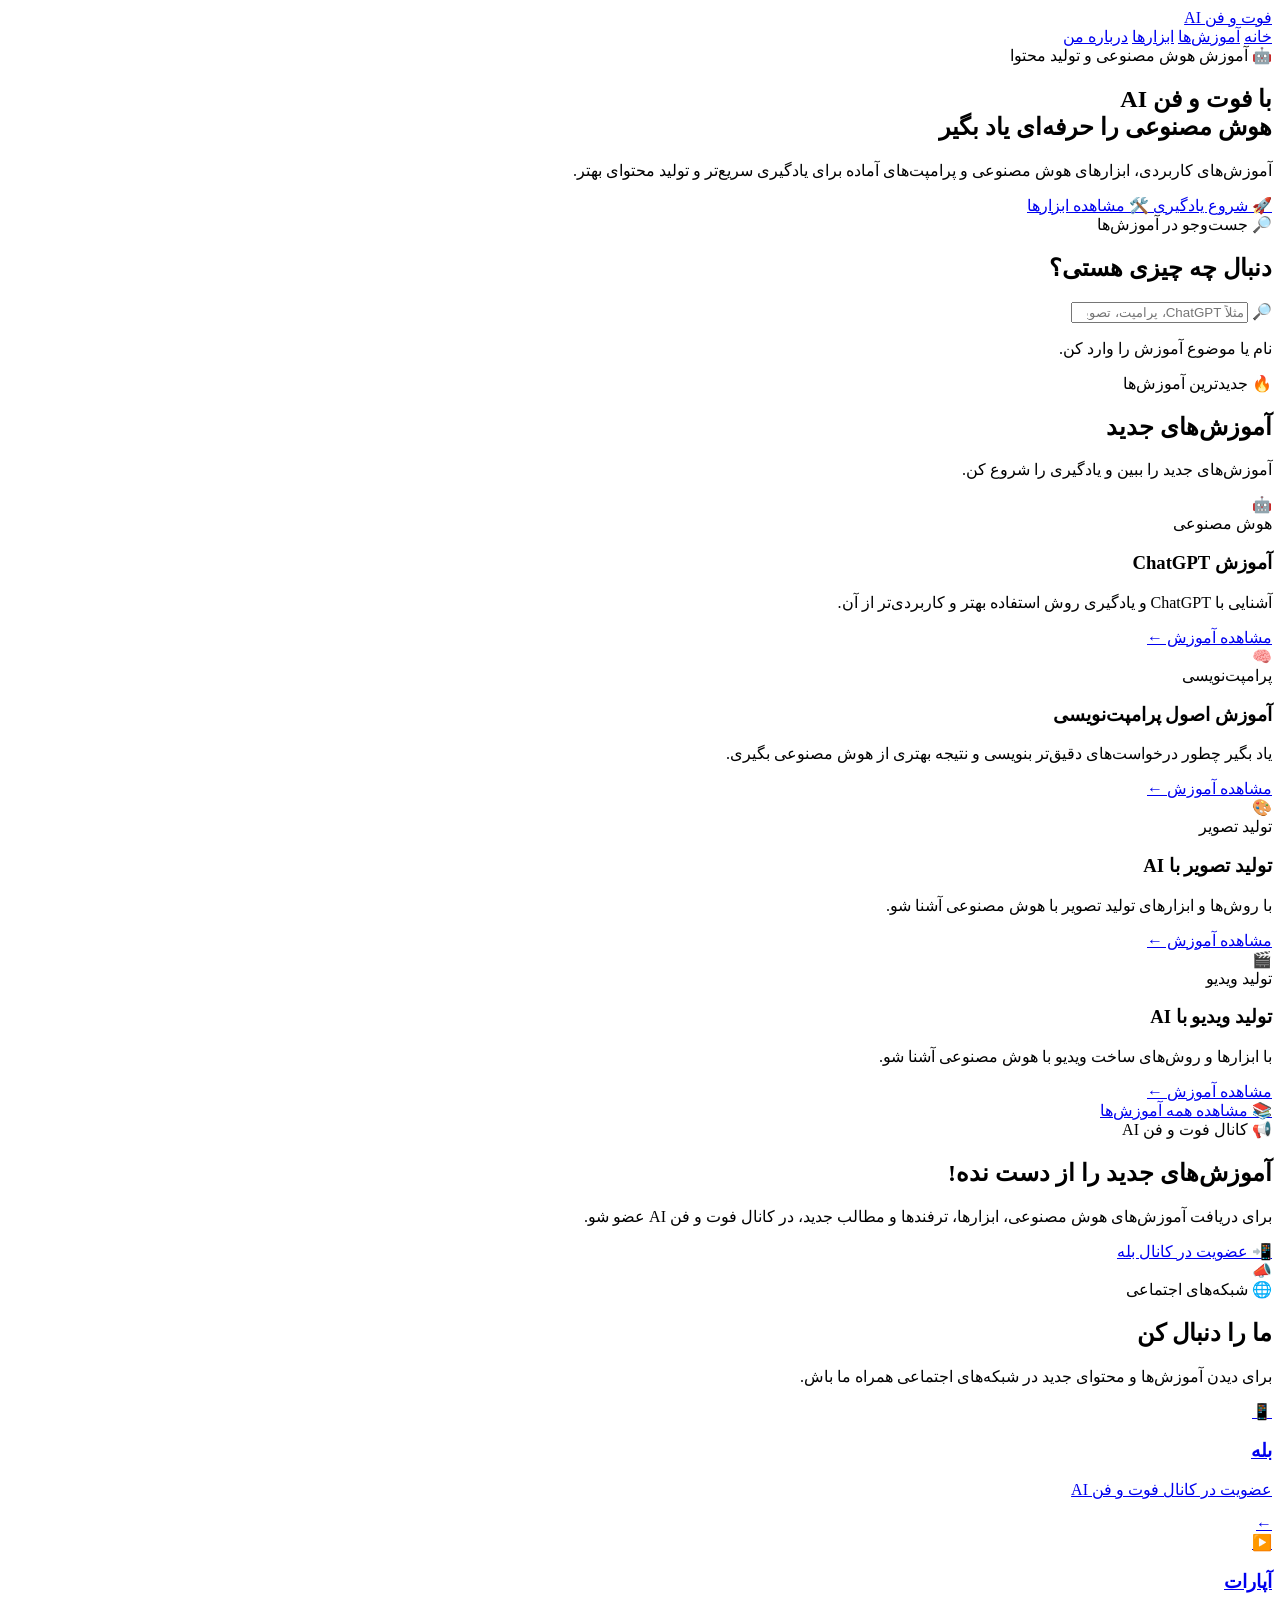
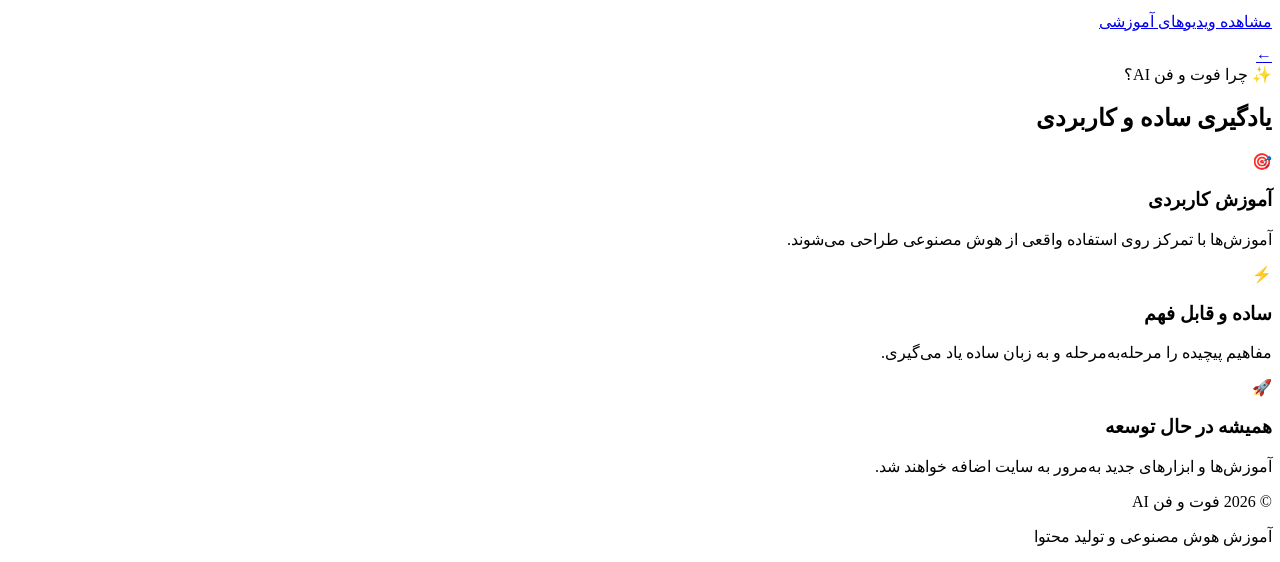
==== index.html @ b84fa6b1 "Add files via upload" ====
<!DOCTYPE html>
<html lang="fa" dir="rtl">

<head>
    <meta charset="UTF-8">
    <meta name="viewport" content="width=device-width, initial-scale=1.0">

    <title>فوت و فن AI | آموزش هوش مصنوعی</title>

    <link rel="stylesheet" href="css/style.css">
</head>

<body>

<header class="header">

    <div class="container navbar">

        <a href="index.html" class="logo">
            فوت و فن <span>AI</span>
        </a>

        <nav>
            <a href="index.html">خانه</a>
            <a href="lessons.html">آموزش‌ها</a>
            <a href="tools.html">ابزارها</a>
            <a href="about.html">درباره من</a>
        </nav>

    </div>

</header>


<main>

<!-- =========================
     HERO
========================= -->

<section class="hero">

    <div class="container">

        <div class="section-title">

            <span>
                🤖 آموزش هوش مصنوعی و تولید محتوا
            </span>

            <h1>
                با <strong>فوت و فن AI</strong>
                <br>
                هوش مصنوعی را حرفه‌ای یاد بگیر
            </h1>

            <p>
                آموزش‌های کاربردی، ابزارهای هوش مصنوعی و
                پرامپت‌های آماده برای یادگیری سریع‌تر
                و تولید محتوای بهتر.
            </p>

            <div class="hero-buttons">

                <a href="lessons.html" class="btn primary">
                    🚀 شروع یادگیری
                </a>

                <a href="tools.html" class="btn secondary">
                    🛠️ مشاهده ابزارها
                </a>

            </div>

        </div>

    </div>

</section>


<!-- =========================
     SEARCH
========================= -->

<section class="search-section">

    <div class="container">

        <div class="search-title">

            <span>🔎 جست‌وجو در آموزش‌ها</span>

            <h2>
                دنبال چه چیزی هستی؟
            </h2>

        </div>

        <div class="search-box">

            <span class="search-icon">
                🔎
            </span>

            <input
                type="search"
                id="lessonSearch"
                placeholder="مثلاً ChatGPT، پرامپت، تصویر، ویدیو..."
                autocomplete="off"
            >

        </div>

        <p id="searchMessage" class="search-message">
            نام یا موضوع آموزش را وارد کن.
        </p>

    </div>

</section>


<!-- =========================
     NEW LESSONS
========================= -->

<section class="courses" id="new-lessons">

    <div class="container">

        <div class="section-title section-title-right">

            <span>
                🔥 جدیدترین آموزش‌ها
            </span>

            <h2>
                آموزش‌های جدید
            </h2>

            <p>
                آموزش‌های جدید را ببین و یادگیری را شروع کن.
            </p>

        </div>


        <div class="course-grid" id="lessonGrid">


            <!-- ChatGPT -->

            <article
                class="course-card lesson-item"
                data-search="chatgpt چت جی پی تی هوش مصنوعی متن">

                <div class="course-icon">
                    🤖
                </div>

                <span class="level">
                    هوش مصنوعی
                </span>

                <h3>
                    آموزش ChatGPT
                </h3>

                <p>
                    آشنایی با ChatGPT و یادگیری روش استفاده
                    بهتر و کاربردی‌تر از آن.
                </p>

                <a href="lessons/chatgpt.html">
                    مشاهده آموزش ←
                </a>

            </article>


            <!-- Prompt -->

            <article
                class="course-card lesson-item"
                data-search="prompt پرامپت پرامپت نویسی">

                <div class="course-icon">
                    🧠
                </div>

                <span class="level">
                    پرامپت‌نویسی
                </span>

                <h3>
                    آموزش اصول پرامپت‌نویسی
                </h3>

                <p>
                    یاد بگیر چطور درخواست‌های دقیق‌تر بنویسی
                    و نتیجه بهتری از هوش مصنوعی بگیری.
                </p>

                <a href="lessons/prompt.html">
                    مشاهده آموزش ←
                </a>

            </article>


            <!-- Image -->

            <article
                class="course-card lesson-item"
                data-search="image تصویر عکس تولید تصویر هوش مصنوعی">

                <div class="course-icon">
                    🎨
                </div>

                <span class="level">
                    تولید تصویر
                </span>

                <h3>
                    تولید تصویر با AI
                </h3>

                <p>
                    با روش‌ها و ابزارهای تولید تصویر
                    با هوش مصنوعی آشنا شو.
                </p>

                <a href="lessons/image-ai.html">
                    مشاهده آموزش ←
                </a>

            </article>


            <!-- Video -->

            <article
                class="course-card lesson-item"
                data-search="video ویدیو فیلم تولید ویدیو">

                <div class="course-icon">
                    🎬
                </div>

                <span class="level">
                    تولید ویدیو
                </span>

                <h3>
                    تولید ویدیو با AI
                </h3>

                <p>
                    با ابزارها و روش‌های ساخت ویدیو
                    با هوش مصنوعی آشنا شو.
                </p>

                <a href="lessons/video-ai.html">
                    مشاهده آموزش ←
                </a>

            </article>


        </div>


        <div id="noResults" class="no-results" hidden>

            😕 آموزشی با این عبارت پیدا نشد.

        </div>


        <div class="more-lessons">

            <a href="lessons.html" class="btn secondary">
                📚 مشاهده همه آموزش‌ها
            </a>

        </div>

    </div>

</section>


<!-- =========================
     CHANNEL
========================= -->

<section class="channel-section">

    <div class="container">

        <div class="channel-box">

            <div class="channel-content">

                <span class="badge">
                    📢 کانال فوت و فن AI
                </span>

                <h2>
                    آموزش‌های جدید را از دست نده!
                </h2>

                <p>
                    برای دریافت آموزش‌های هوش مصنوعی،
                    ابزارها، ترفندها و مطالب جدید،
                    در کانال فوت و فن AI عضو شو.
                </p>

                <a
                    href="https://ble.ir/join/FV9bHmcMvc"
                    target="_blank"
                    rel="noopener noreferrer"
                    class="btn primary"
                >
                    📲 عضویت در کانال بله
                </a>

            </div>


            <div class="channel-icon">
                📣
            </div>

        </div>

    </div>

</section>


<!-- =========================
     SOCIAL NETWORKS
========================= -->

<section class="social-section">

    <div class="container">

        <div class="section-title">

            <span>
                🌐 شبکه‌های اجتماعی
            </span>

            <h2>
                ما را دنبال کن
            </h2>

            <p>
                برای دیدن آموزش‌ها و محتوای جدید
                در شبکه‌های اجتماعی همراه ما باش.
            </p>

        </div>


        <div class="social-grid">


            <!-- Bale -->

            <a
                href="https://ble.ir/join/FV9bHmcMvc"
                target="_blank"
                rel="noopener noreferrer"
                class="social-card"
            >

                <div class="social-icon">
                    📱
                </div>

                <div class="social-info">

                    <h3>
                        بله
                    </h3>

                    <p>
                        عضویت در کانال فوت و فن AI
                    </p>

                </div>

                <span class="social-arrow">
                    ←
                </span>

            </a>


            <!-- Aparat -->

            <a
                href="https://www.aparat.com/Codera"
                target="_blank"
                rel="noopener noreferrer"
                class="social-card"
            >

                <div class="social-icon">
                    ▶️
                </div>

                <div class="social-info">

                    <h3>
                        آپارات
                    </h3>

                    <p>
                        مشاهده ویدیوهای آموزشی
                    </p>

                </div>

                <span class="social-arrow">
                    ←
                </span>

            </a>


        </div>

    </div>

</section>


<!-- =========================
     WHY US
========================= -->

<section class="courses">

    <div class="container">

        <div class="section-title section-title-right">

            <span>
                ✨ چرا فوت و فن AI؟
            </span>

            <h2>
                یادگیری ساده و کاربردی
            </h2>

        </div>


        <div class="course-grid">


            <div class="course-card">

                <div class="course-icon">
                    🎯
                </div>

                <h3>
                    آموزش کاربردی
                </h3>

                <p>
                    آموزش‌ها با تمرکز روی استفاده واقعی
                    از هوش مصنوعی طراحی می‌شوند.
                </p>

            </div>


            <div class="course-card">

                <div class="course-icon">
                    ⚡
                </div>

                <h3>
                    ساده و قابل فهم
                </h3>

                <p>
                    مفاهیم پیچیده را مرحله‌به‌مرحله
                    و به زبان ساده یاد می‌گیری.
                </p>

            </div>


            <div class="course-card">

                <div class="course-icon">
                    🚀
                </div>

                <h3>
                    همیشه در حال توسعه
                </h3>

                <p>
                    آموزش‌ها و ابزارهای جدید به‌مرور
                    به سایت اضافه خواهند شد.
                </p>

            </div>


        </div>

    </div>

</section>

</main>


<footer>

    <div class="container">

        <p>
            © 2026 فوت و فن AI
        </p>

        <p>
            آموزش هوش مصنوعی و تولید محتوا
        </p>

    </div>

</footer>


<script src="js/script.js"></script>

</body>

</html>
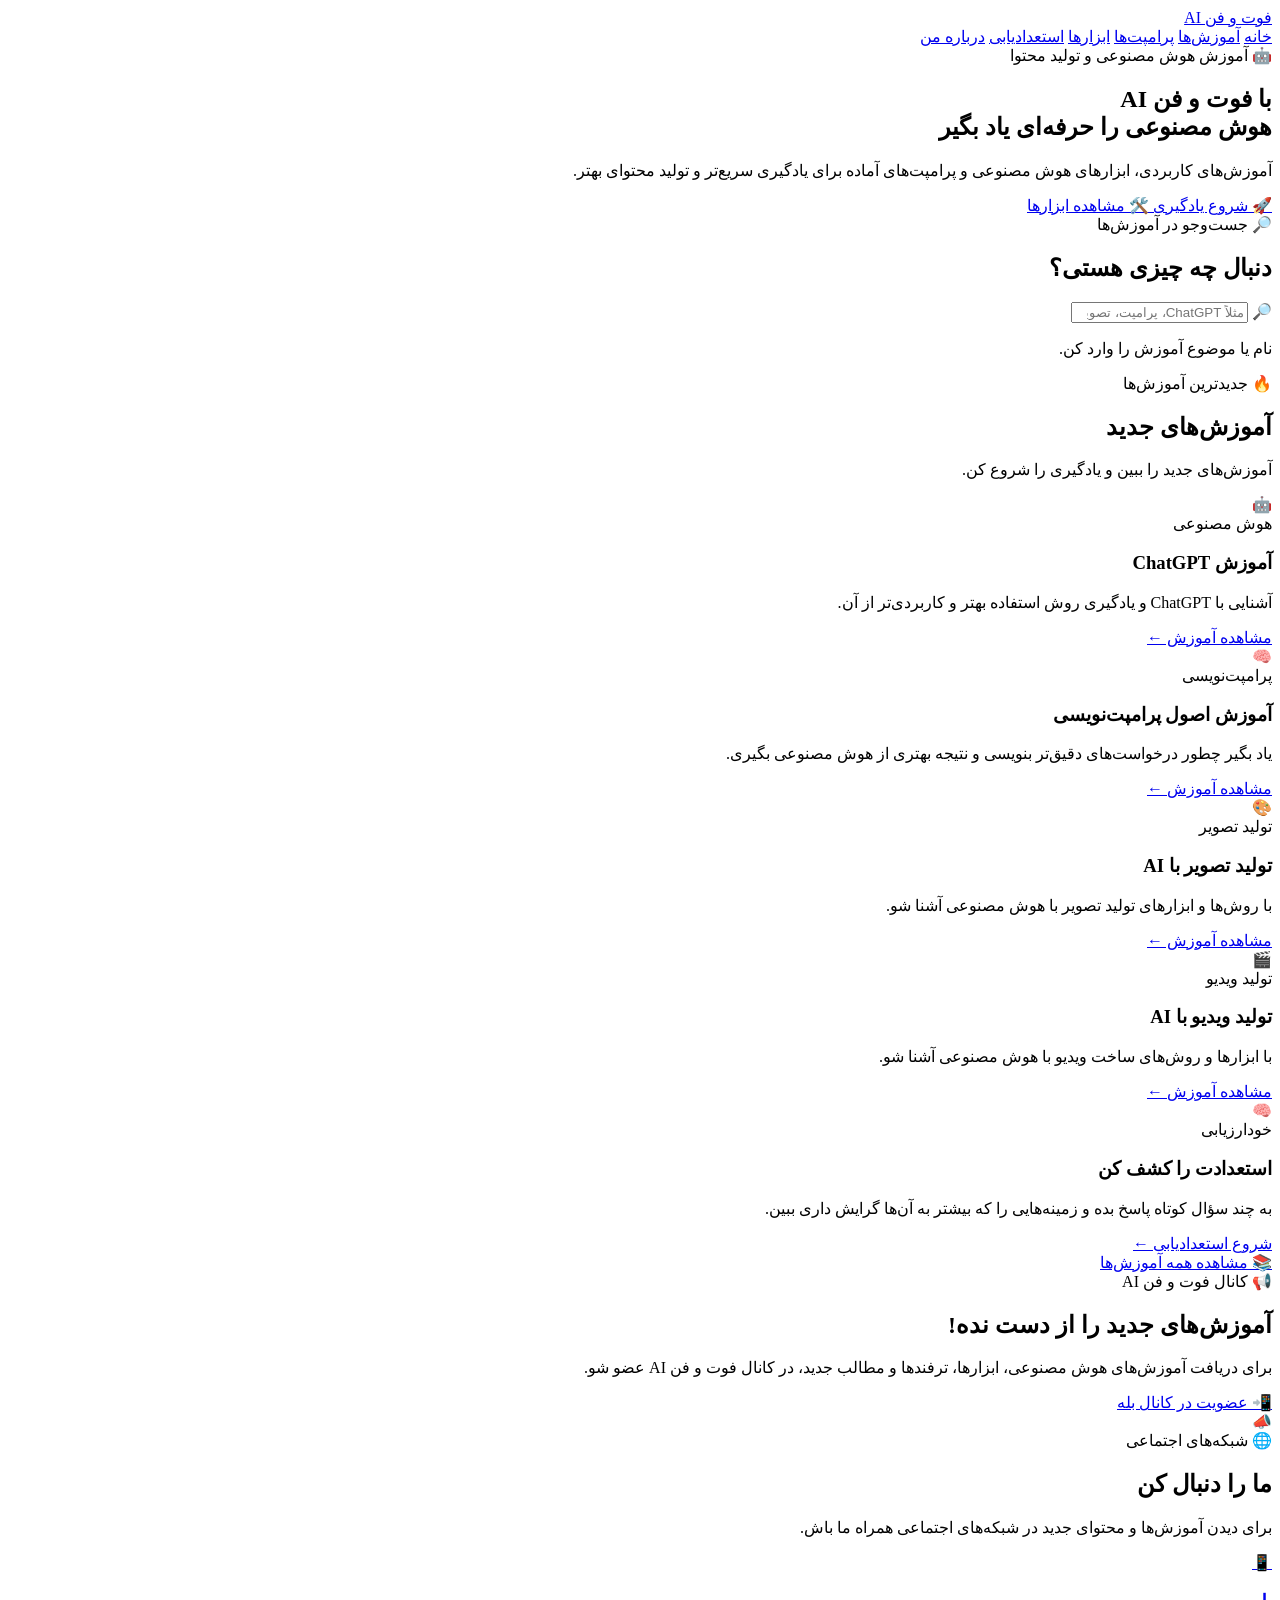
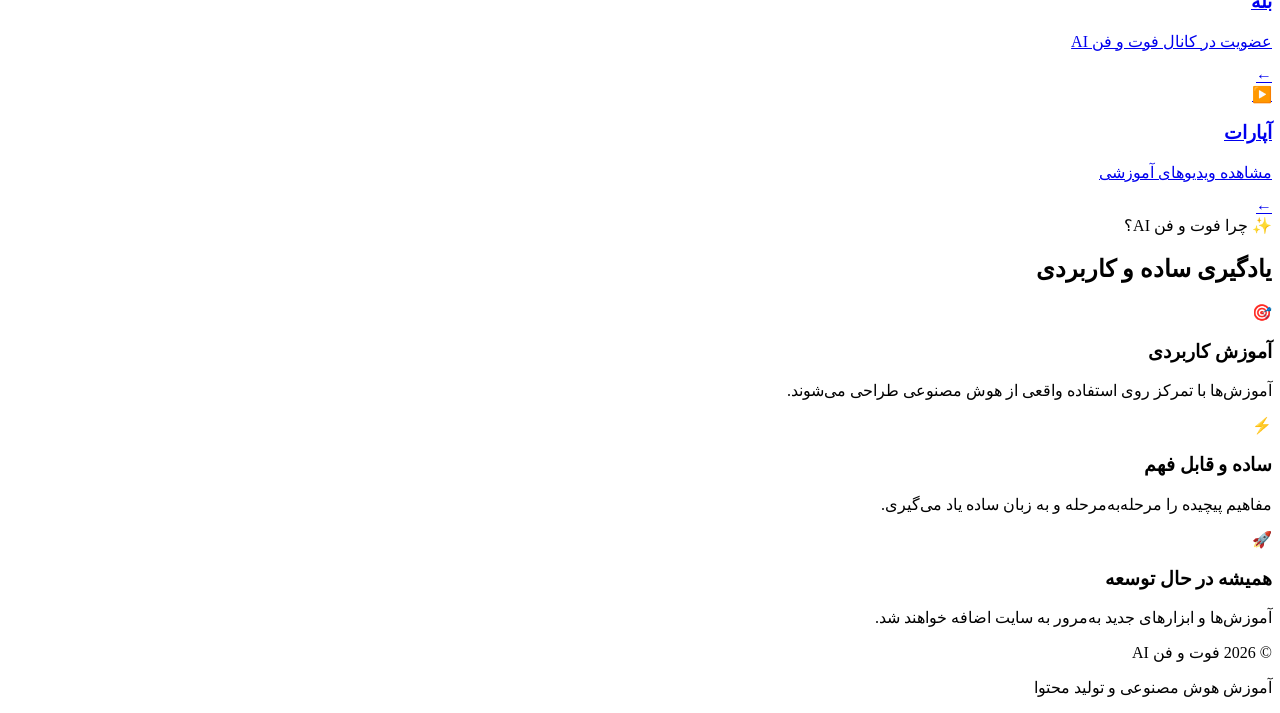
==== commit a1ce316a: "Add files via upload" ====
--- a/index.html
+++ b/index.html
@@ -1,552 +1,565 @@
-<!DOCTYPE html>
-<html lang="fa" dir="rtl">
-
-<head>
-    <meta charset="UTF-8">
-    <meta name="viewport" content="width=device-width, initial-scale=1.0">
-
-    <title>فوت و فن AI | آموزش هوش مصنوعی</title>
-
-    <link rel="stylesheet" href="css/style.css">
-</head>
-
-<body>
-
-<header class="header">
-
-    <div class="container navbar">
-
-        <a href="index.html" class="logo">
-            فوت و فن <span>AI</span>
-        </a>
-
-        <nav>
-            <a href="index.html">خانه</a>
-            <a href="lessons.html">آموزش‌ها</a>
-            <a href="tools.html">ابزارها</a>
-            <a href="about.html">درباره من</a>
-        </nav>
-
-    </div>
-
-</header>
-
-
-<main>
-
-<!-- =========================
-     HERO
-========================= -->
-
-<section class="hero">
-
-    <div class="container">
-
-        <div class="section-title">
-
-            <span>
-                🤖 آموزش هوش مصنوعی و تولید محتوا
-            </span>
-
-            <h1>
-                با <strong>فوت و فن AI</strong>
-                <br>
-                هوش مصنوعی را حرفه‌ای یاد بگیر
-            </h1>
-
-            <p>
-                آموزش‌های کاربردی، ابزارهای هوش مصنوعی و
-                پرامپت‌های آماده برای یادگیری سریع‌تر
-                و تولید محتوای بهتر.
-            </p>
-
-            <div class="hero-buttons">
-
-                <a href="lessons.html" class="btn primary">
-                    🚀 شروع یادگیری
-                </a>
-
-                <a href="tools.html" class="btn secondary">
-                    🛠️ مشاهده ابزارها
-                </a>
-
-            </div>
-
-        </div>
-
-    </div>
-
-</section>
-
-
-<!-- =========================
-     SEARCH
-========================= -->
-
-<section class="search-section">
-
-    <div class="container">
-
-        <div class="search-title">
-
-            <span>🔎 جست‌وجو در آموزش‌ها</span>
-
-            <h2>
-                دنبال چه چیزی هستی؟
-            </h2>
-
-        </div>
-
-        <div class="search-box">
-
-            <span class="search-icon">
-                🔎
-            </span>
-
-            <input
-                type="search"
-                id="lessonSearch"
-                placeholder="مثلاً ChatGPT، پرامپت، تصویر، ویدیو..."
-                autocomplete="off"
-            >
-
-        </div>
-
-        <p id="searchMessage" class="search-message">
-            نام یا موضوع آموزش را وارد کن.
-        </p>
-
-    </div>
-
-</section>
-
-
-<!-- =========================
-     NEW LESSONS
-========================= -->
-
-<section class="courses" id="new-lessons">
-
-    <div class="container">
-
-        <div class="section-title section-title-right">
-
-            <span>
-                🔥 جدیدترین آموزش‌ها
-            </span>
-
-            <h2>
-                آموزش‌های جدید
-            </h2>
-
-            <p>
-                آموزش‌های جدید را ببین و یادگیری را شروع کن.
-            </p>
-
-        </div>
-
-
-        <div class="course-grid" id="lessonGrid">
-
-
-            <!-- ChatGPT -->
-
-            <article
-                class="course-card lesson-item"
-                data-search="chatgpt چت جی پی تی هوش مصنوعی متن">
-
-                <div class="course-icon">
-                    🤖
-                </div>
-
-                <span class="level">
-                    هوش مصنوعی
-                </span>
-
-                <h3>
-                    آموزش ChatGPT
-                </h3>
-
-                <p>
-                    آشنایی با ChatGPT و یادگیری روش استفاده
-                    بهتر و کاربردی‌تر از آن.
-                </p>
-
-                <a href="lessons/chatgpt.html">
-                    مشاهده آموزش ←
-                </a>
-
-            </article>
-
-
-            <!-- Prompt -->
-
-            <article
-                class="course-card lesson-item"
-                data-search="prompt پرامپت پرامپت نویسی">
-
-                <div class="course-icon">
-                    🧠
-                </div>
-
-                <span class="level">
-                    پرامپت‌نویسی
-                </span>
-
-                <h3>
-                    آموزش اصول پرامپت‌نویسی
-                </h3>
-
-                <p>
-                    یاد بگیر چطور درخواست‌های دقیق‌تر بنویسی
-                    و نتیجه بهتری از هوش مصنوعی بگیری.
-                </p>
-
-                <a href="lessons/prompt.html">
-                    مشاهده آموزش ←
-                </a>
-
-            </article>
-
-
-            <!-- Image -->
-
-            <article
-                class="course-card lesson-item"
-                data-search="image تصویر عکس تولید تصویر هوش مصنوعی">
-
-                <div class="course-icon">
-                    🎨
-                </div>
-
-                <span class="level">
-                    تولید تصویر
-                </span>
-
-                <h3>
-                    تولید تصویر با AI
-                </h3>
-
-                <p>
-                    با روش‌ها و ابزارهای تولید تصویر
-                    با هوش مصنوعی آشنا شو.
-                </p>
-
-                <a href="lessons/image-ai.html">
-                    مشاهده آموزش ←
-                </a>
-
-            </article>
-
-
-            <!-- Video -->
-
-            <article
-                class="course-card lesson-item"
-                data-search="video ویدیو فیلم تولید ویدیو">
-
-                <div class="course-icon">
-                    🎬
-                </div>
-
-                <span class="level">
-                    تولید ویدیو
-                </span>
-
-                <h3>
-                    تولید ویدیو با AI
-                </h3>
-
-                <p>
-                    با ابزارها و روش‌های ساخت ویدیو
-                    با هوش مصنوعی آشنا شو.
-                </p>
-
-                <a href="lessons/video-ai.html">
-                    مشاهده آموزش ←
-                </a>
-
-            </article>
-
-
-        </div>
-
-
-        <div id="noResults" class="no-results" hidden>
-
-            😕 آموزشی با این عبارت پیدا نشد.
-
-        </div>
-
-
-        <div class="more-lessons">
-
-            <a href="lessons.html" class="btn secondary">
-                📚 مشاهده همه آموزش‌ها
-            </a>
-
-        </div>
-
-    </div>
-
-</section>
-
-
-<!-- =========================
-     CHANNEL
-========================= -->
-
-<section class="channel-section">
-
-    <div class="container">
-
-        <div class="channel-box">
-
-            <div class="channel-content">
-
-                <span class="badge">
-                    📢 کانال فوت و فن AI
-                </span>
-
-                <h2>
-                    آموزش‌های جدید را از دست نده!
-                </h2>
-
-                <p>
-                    برای دریافت آموزش‌های هوش مصنوعی،
-                    ابزارها، ترفندها و مطالب جدید،
-                    در کانال فوت و فن AI عضو شو.
-                </p>
-
-                <a
-                    href="https://ble.ir/join/FV9bHmcMvc"
-                    target="_blank"
-                    rel="noopener noreferrer"
-                    class="btn primary"
-                >
-                    📲 عضویت در کانال بله
-                </a>
-
-            </div>
-
-
-            <div class="channel-icon">
-                📣
-            </div>
-
-        </div>
-
-    </div>
-
-</section>
-
-
-<!-- =========================
-     SOCIAL NETWORKS
-========================= -->
-
-<section class="social-section">
-
-    <div class="container">
-
-        <div class="section-title">
-
-            <span>
-                🌐 شبکه‌های اجتماعی
-            </span>
-
-            <h2>
-                ما را دنبال کن
-            </h2>
-
-            <p>
-                برای دیدن آموزش‌ها و محتوای جدید
-                در شبکه‌های اجتماعی همراه ما باش.
-            </p>
-
-        </div>
-
-
-        <div class="social-grid">
-
-
-            <!-- Bale -->
-
-            <a
-                href="https://ble.ir/join/FV9bHmcMvc"
-                target="_blank"
-                rel="noopener noreferrer"
-                class="social-card"
-            >
-
-                <div class="social-icon">
-                    📱
-                </div>
-
-                <div class="social-info">
-
-                    <h3>
-                        بله
-                    </h3>
-
-                    <p>
-                        عضویت در کانال فوت و فن AI
-                    </p>
-
-                </div>
-
-                <span class="social-arrow">
-                    ←
-                </span>
-
-            </a>
-
-
-            <!-- Aparat -->
-
-            <a
-                href="https://www.aparat.com/Codera"
-                target="_blank"
-                rel="noopener noreferrer"
-                class="social-card"
-            >
-
-                <div class="social-icon">
-                    ▶️
-                </div>
-
-                <div class="social-info">
-
-                    <h3>
-                        آپارات
-                    </h3>
-
-                    <p>
-                        مشاهده ویدیوهای آموزشی
-                    </p>
-
-                </div>
-
-                <span class="social-arrow">
-                    ←
-                </span>
-
-            </a>
-
-
-        </div>
-
-    </div>
-
-</section>
-
-
-<!-- =========================
-     WHY US
-========================= -->
-
-<section class="courses">
-
-    <div class="container">
-
-        <div class="section-title section-title-right">
-
-            <span>
-                ✨ چرا فوت و فن AI؟
-            </span>
-
-            <h2>
-                یادگیری ساده و کاربردی
-            </h2>
-
-        </div>
-
-
-        <div class="course-grid">
-
-
-            <div class="course-card">
-
-                <div class="course-icon">
-                    🎯
-                </div>
-
-                <h3>
-                    آموزش کاربردی
-                </h3>
-
-                <p>
-                    آموزش‌ها با تمرکز روی استفاده واقعی
-                    از هوش مصنوعی طراحی می‌شوند.
-                </p>
-
-            </div>
-
-
-            <div class="course-card">
-
-                <div class="course-icon">
-                    ⚡
-                </div>
-
-                <h3>
-                    ساده و قابل فهم
-                </h3>
-
-                <p>
-                    مفاهیم پیچیده را مرحله‌به‌مرحله
-                    و به زبان ساده یاد می‌گیری.
-                </p>
-
-            </div>
-
-
-            <div class="course-card">
-
-                <div class="course-icon">
-                    🚀
-                </div>
-
-                <h3>
-                    همیشه در حال توسعه
-                </h3>
-
-                <p>
-                    آموزش‌ها و ابزارهای جدید به‌مرور
-                    به سایت اضافه خواهند شد.
-                </p>
-
-            </div>
-
-
-        </div>
-
-    </div>
-
-</section>
-
-</main>
-
-
-<footer>
-
-    <div class="container">
-
-        <p>
-            © 2026 فوت و فن AI
-        </p>
-
-        <p>
-            آموزش هوش مصنوعی و تولید محتوا
-        </p>
-
-    </div>
-
-</footer>
-
-
-<script src="js/script.js"></script>
-
-</body>
-
+<!DOCTYPE html>
+<html lang="fa" dir="rtl">
+
+<head>
+    <meta charset="UTF-8">
+        <meta http-equiv="Content-Security-Policy" content="default-src 'self'; script-src 'self'; object-src 'none'; base-uri 'self'; form-action 'self'; frame-ancestors 'none'; style-src 'self' 'unsafe-inline' https://fonts.googleapis.com; font-src 'self' https://fonts.gstatic.com; img-src 'self' data:; connect-src 'self';">
+    <meta name="viewport" content="width=device-width, initial-scale=1.0">
+
+    <title>فوت و فن AI | آموزش هوش مصنوعی</title>
+
+    <link rel="stylesheet" href="css/style.css">
+</head>
+
+<body>
+
+<header class="header">
+
+    <div class="container navbar">
+
+        <a href="index.html" class="logo">
+            فوت و فن <span>AI</span>
+        </a>
+
+        <nav>
+            <a href="index.html">خانه</a>
+            <a href="lessons.html">آموزش‌ها</a>
+            <a href="prompt.html">پرامپت‌ها</a>
+            <a href="tools.html">ابزارها</a>
+            <a href="talent.html">استعدادیابی</a>
+            <a href="about.html">درباره من</a>
+        </nav>
+
+    </div>
+
+</header>
+
+
+<main>
+
+<!-- =========================
+     HERO
+========================= -->
+
+<section class="hero">
+
+    <div class="container">
+
+        <div class="section-title">
+
+            <span>
+                🤖 آموزش هوش مصنوعی و تولید محتوا
+            </span>
+
+            <h1>
+                با <strong>فوت و فن AI</strong>
+                <br>
+                هوش مصنوعی را حرفه‌ای یاد بگیر
+            </h1>
+
+            <p>
+                آموزش‌های کاربردی، ابزارهای هوش مصنوعی و
+                پرامپت‌های آماده برای یادگیری سریع‌تر
+                و تولید محتوای بهتر.
+            </p>
+
+            <div class="hero-buttons">
+
+                <a href="lessons.html" class="btn primary">
+                    🚀 شروع یادگیری
+                </a>
+
+                <a href="tools.html" class="btn secondary">
+                    🛠️ مشاهده ابزارها
+                </a>
+
+            </div>
+
+        </div>
+
+    </div>
+
+</section>
+
+
+<!-- =========================
+     SEARCH
+========================= -->
+
+<section class="search-section">
+
+    <div class="container">
+
+        <div class="search-title">
+
+            <span>🔎 جست‌وجو در آموزش‌ها</span>
+
+            <h2>
+                دنبال چه چیزی هستی؟
+            </h2>
+
+        </div>
+
+        <div class="search-box">
+
+            <span class="search-icon">
+                🔎
+            </span>
+
+            <input
+                type="search"
+                id="lessonSearch"
+                placeholder="مثلاً ChatGPT، پرامپت، تصویر، ویدیو..."
+                autocomplete="off"
+            >
+
+        </div>
+
+        <p id="searchMessage" class="search-message">
+            نام یا موضوع آموزش را وارد کن.
+        </p>
+
+    </div>
+
+</section>
+
+
+<!-- =========================
+     NEW LESSONS
+========================= -->
+
+<section class="courses" id="new-lessons">
+
+    <div class="container">
+
+        <div class="section-title section-title-right">
+
+            <span>
+                🔥 جدیدترین آموزش‌ها
+            </span>
+
+            <h2>
+                آموزش‌های جدید
+            </h2>
+
+            <p>
+                آموزش‌های جدید را ببین و یادگیری را شروع کن.
+            </p>
+
+        </div>
+
+
+        <div class="course-grid" id="lessonGrid">
+
+
+            <!-- ChatGPT -->
+
+            <article
+                class="course-card lesson-item"
+                data-search="chatgpt چت جی پی تی هوش مصنوعی متن">
+
+                <div class="course-icon">
+                    🤖
+                </div>
+
+                <span class="level">
+                    هوش مصنوعی
+                </span>
+
+                <h3>
+                    آموزش ChatGPT
+                </h3>
+
+                <p>
+                    آشنایی با ChatGPT و یادگیری روش استفاده
+                    بهتر و کاربردی‌تر از آن.
+                </p>
+
+                <a href="lessons/chatgpt.html">
+                    مشاهده آموزش ←
+                </a>
+
+            </article>
+
+
+            <!-- Prompt -->
+
+            <article
+                class="course-card lesson-item"
+                data-search="prompt پرامپت پرامپت نویسی">
+
+                <div class="course-icon">
+                    🧠
+                </div>
+
+                <span class="level">
+                    پرامپت‌نویسی
+                </span>
+
+                <h3>
+                    آموزش اصول پرامپت‌نویسی
+                </h3>
+
+                <p>
+                    یاد بگیر چطور درخواست‌های دقیق‌تر بنویسی
+                    و نتیجه بهتری از هوش مصنوعی بگیری.
+                </p>
+
+                <a href="lessons/prompt.html">
+                    مشاهده آموزش ←
+                </a>
+
+            </article>
+
+
+            <!-- Image -->
+
+            <article
+                class="course-card lesson-item"
+                data-search="image تصویر عکس تولید تصویر هوش مصنوعی">
+
+                <div class="course-icon">
+                    🎨
+                </div>
+
+                <span class="level">
+                    تولید تصویر
+                </span>
+
+                <h3>
+                    تولید تصویر با AI
+                </h3>
+
+                <p>
+                    با روش‌ها و ابزارهای تولید تصویر
+                    با هوش مصنوعی آشنا شو.
+                </p>
+
+                <a href="lessons/image-ai.html">
+                    مشاهده آموزش ←
+                </a>
+
+            </article>
+
+
+            <!-- Video -->
+
+            <article
+                class="course-card lesson-item"
+                data-search="video ویدیو فیلم تولید ویدیو">
+
+                <div class="course-icon">
+                    🎬
+                </div>
+
+                <span class="level">
+                    تولید ویدیو
+                </span>
+
+                <h3>
+                    تولید ویدیو با AI
+                </h3>
+
+                <p>
+                    با ابزارها و روش‌های ساخت ویدیو
+                    با هوش مصنوعی آشنا شو.
+                </p>
+
+                <a href="lessons/video-ai.html">
+                    مشاهده آموزش ←
+                </a>
+
+            </article>
+
+
+            <article class="course-card lesson-item" data-search="استعدادیابی استعداد مهارت خلاقیت فناوری تحقیق ارتباط">
+
+                <div class="course-icon">🧠</div>
+                <span class="level">خودارزیابی</span>
+                <h3>استعدادت را کشف کن</h3>
+                <p>به چند سؤال کوتاه پاسخ بده و زمینه‌هایی را که بیشتر به آن‌ها گرایش داری ببین.</p>
+                <a href="talent.html">شروع استعدادیابی ←</a>
+
+            </article>
+
+        </div>
+
+
+        <div id="noResults" class="no-results" hidden>
+
+            😕 آموزشی با این عبارت پیدا نشد.
+
+        </div>
+
+
+        <div class="more-lessons">
+
+            <a href="lessons.html" class="btn secondary">
+                📚 مشاهده همه آموزش‌ها
+            </a>
+
+        </div>
+
+    </div>
+
+</section>
+
+
+<!-- =========================
+     CHANNEL
+========================= -->
+
+<section class="channel-section">
+
+    <div class="container">
+
+        <div class="channel-box">
+
+            <div class="channel-content">
+
+                <span class="badge">
+                    📢 کانال فوت و فن AI
+                </span>
+
+                <h2>
+                    آموزش‌های جدید را از دست نده!
+                </h2>
+
+                <p>
+                    برای دریافت آموزش‌های هوش مصنوعی،
+                    ابزارها، ترفندها و مطالب جدید،
+                    در کانال فوت و فن AI عضو شو.
+                </p>
+
+                <a
+                    href="https://ble.ir/join/FV9bHmcMvc"
+                    target="_blank"
+                    rel="noopener noreferrer"
+                    class="btn primary"
+                >
+                    📲 عضویت در کانال بله
+                </a>
+
+            </div>
+
+
+            <div class="channel-icon">
+                📣
+            </div>
+
+        </div>
+
+    </div>
+
+</section>
+
+
+<!-- =========================
+     SOCIAL NETWORKS
+========================= -->
+
+<section class="social-section">
+
+    <div class="container">
+
+        <div class="section-title">
+
+            <span>
+                🌐 شبکه‌های اجتماعی
+            </span>
+
+            <h2>
+                ما را دنبال کن
+            </h2>
+
+            <p>
+                برای دیدن آموزش‌ها و محتوای جدید
+                در شبکه‌های اجتماعی همراه ما باش.
+            </p>
+
+        </div>
+
+
+        <div class="social-grid">
+
+
+            <!-- Bale -->
+
+            <a
+                href="https://ble.ir/join/FV9bHmcMvc"
+                target="_blank"
+                rel="noopener noreferrer"
+                class="social-card"
+            >
+
+                <div class="social-icon">
+                    📱
+                </div>
+
+                <div class="social-info">
+
+                    <h3>
+                        بله
+                    </h3>
+
+                    <p>
+                        عضویت در کانال فوت و فن AI
+                    </p>
+
+                </div>
+
+                <span class="social-arrow">
+                    ←
+                </span>
+
+            </a>
+
+
+            <!-- Aparat -->
+
+            <a
+                href="https://www.aparat.com/Codera"
+                target="_blank"
+                rel="noopener noreferrer"
+                class="social-card"
+            >
+
+                <div class="social-icon">
+                    ▶️
+                </div>
+
+                <div class="social-info">
+
+                    <h3>
+                        آپارات
+                    </h3>
+
+                    <p>
+                        مشاهده ویدیوهای آموزشی
+                    </p>
+
+                </div>
+
+                <span class="social-arrow">
+                    ←
+                </span>
+
+            </a>
+
+
+        </div>
+
+    </div>
+
+</section>
+
+
+<!-- =========================
+     WHY US
+========================= -->
+
+<section class="courses">
+
+    <div class="container">
+
+        <div class="section-title section-title-right">
+
+            <span>
+                ✨ چرا فوت و فن AI؟
+            </span>
+
+            <h2>
+                یادگیری ساده و کاربردی
+            </h2>
+
+        </div>
+
+
+        <div class="course-grid">
+
+
+            <div class="course-card">
+
+                <div class="course-icon">
+                    🎯
+                </div>
+
+                <h3>
+                    آموزش کاربردی
+                </h3>
+
+                <p>
+                    آموزش‌ها با تمرکز روی استفاده واقعی
+                    از هوش مصنوعی طراحی می‌شوند.
+                </p>
+
+            </div>
+
+
+            <div class="course-card">
+
+                <div class="course-icon">
+                    ⚡
+                </div>
+
+                <h3>
+                    ساده و قابل فهم
+                </h3>
+
+                <p>
+                    مفاهیم پیچیده را مرحله‌به‌مرحله
+                    و به زبان ساده یاد می‌گیری.
+                </p>
+
+            </div>
+
+
+            <div class="course-card">
+
+                <div class="course-icon">
+                    🚀
+                </div>
+
+                <h3>
+                    همیشه در حال توسعه
+                </h3>
+
+                <p>
+                    آموزش‌ها و ابزارهای جدید به‌مرور
+                    به سایت اضافه خواهند شد.
+                </p>
+
+            </div>
+
+
+        </div>
+
+    </div>
+
+</section>
+
+</main>
+
+
+<footer>
+
+    <div class="container">
+
+        <p>
+            © 2026 فوت و فن AI
+        </p>
+
+        <p>
+            آموزش هوش مصنوعی و تولید محتوا
+        </p>
+
+    </div>
+
+</footer>
+
+
+<script src="js/script.js"></script>
+
+</body>
+
 </html>
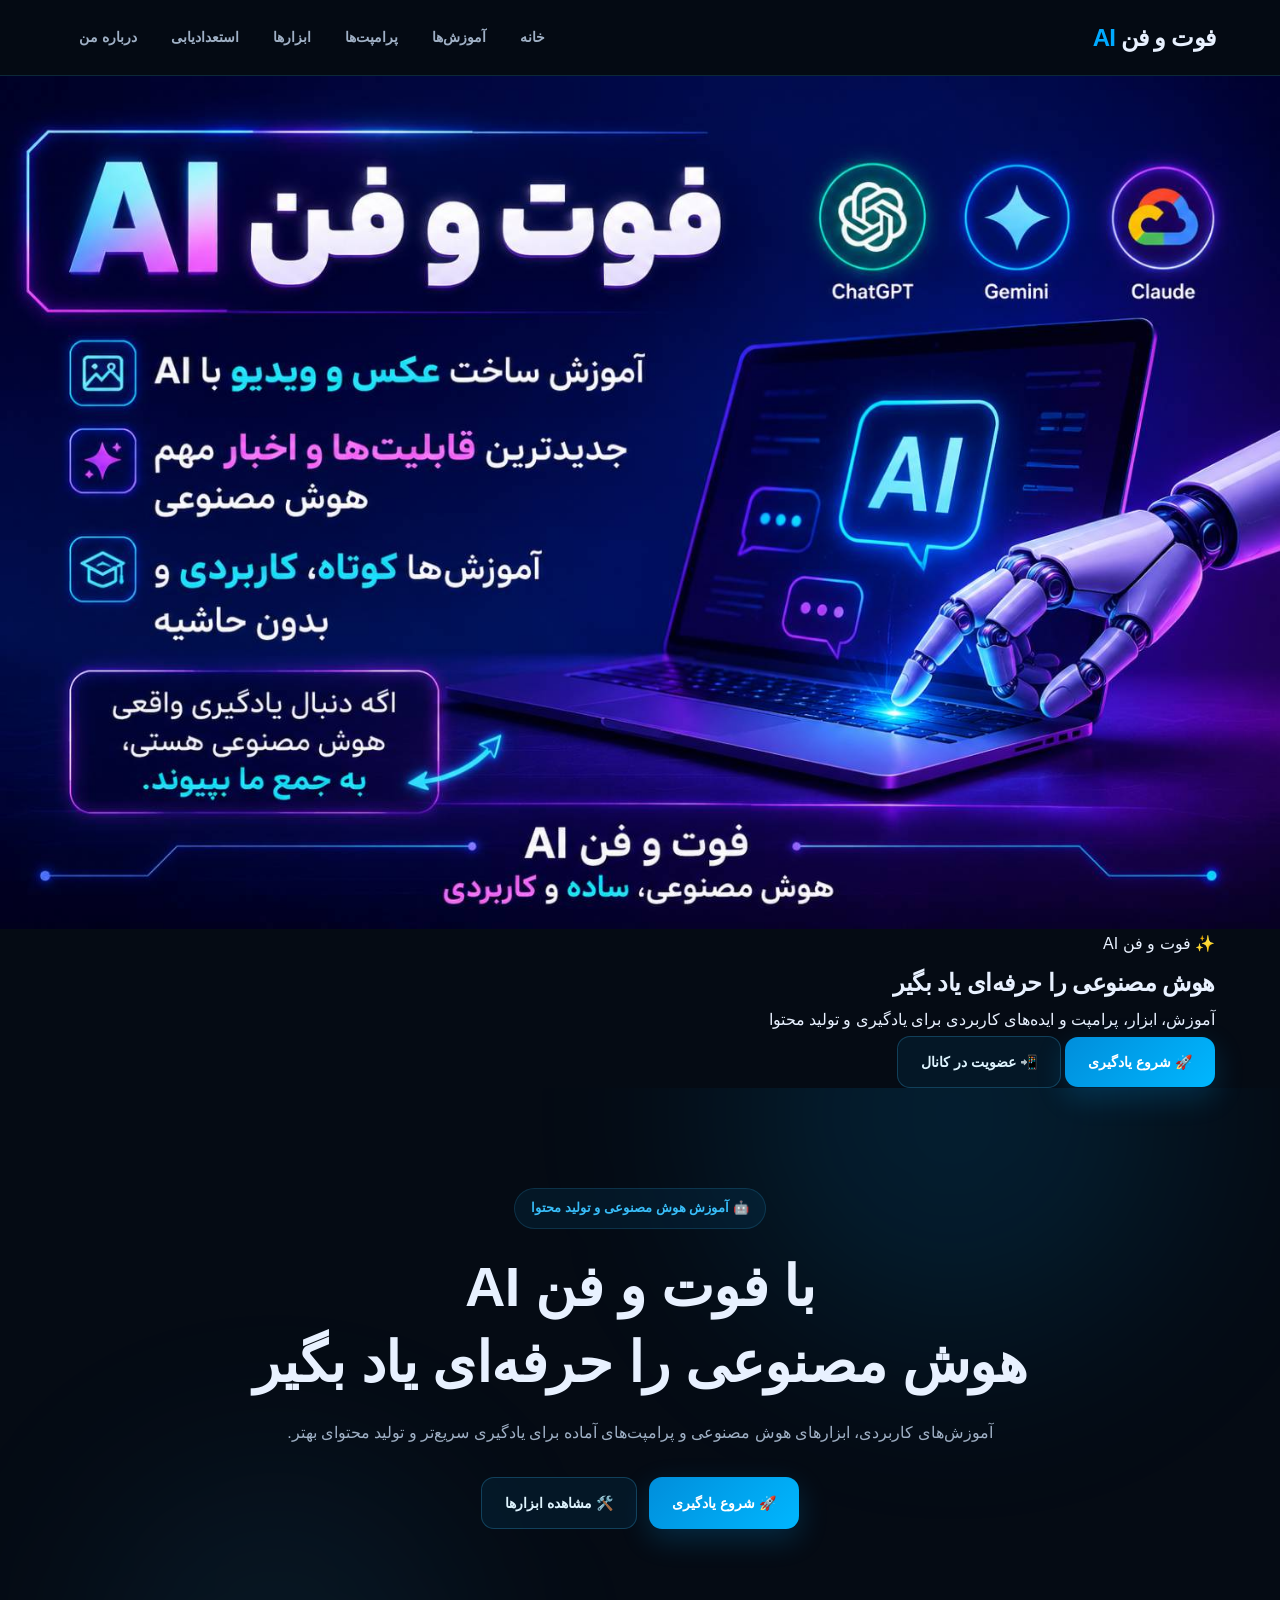
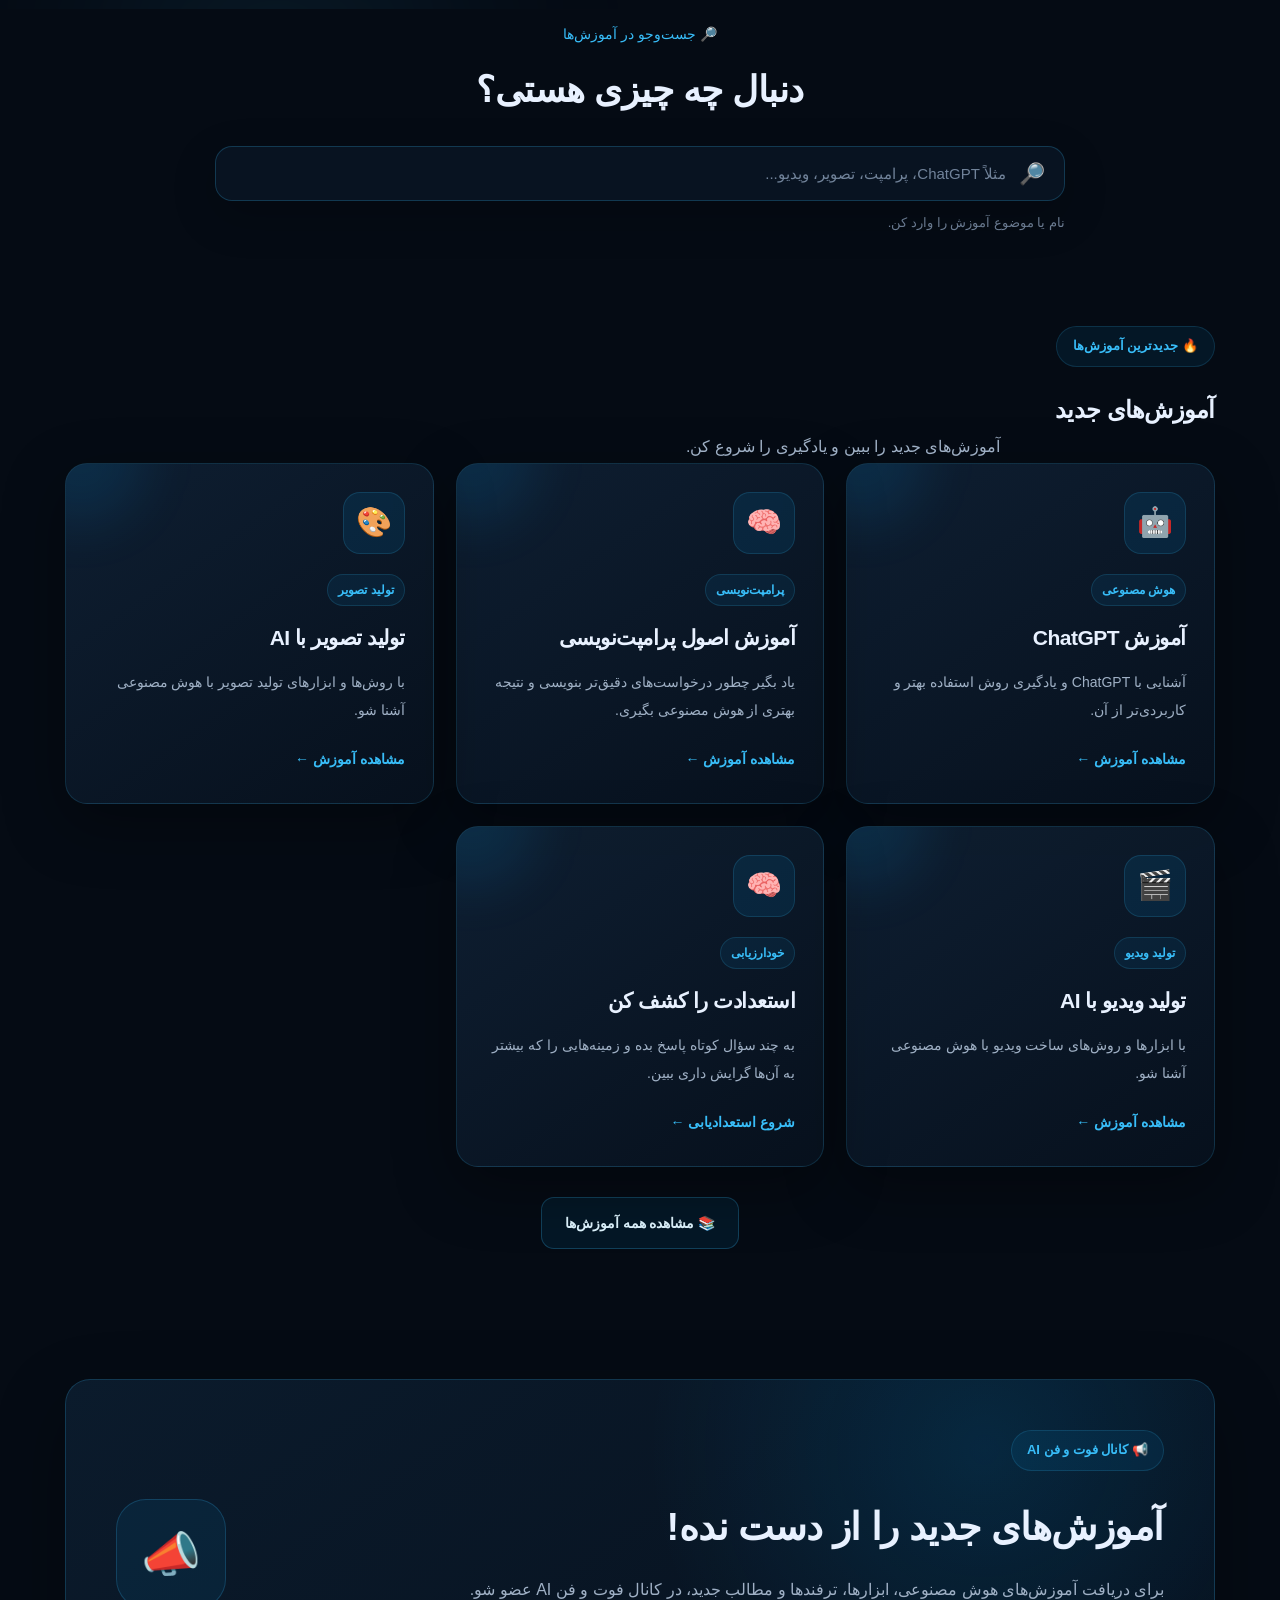
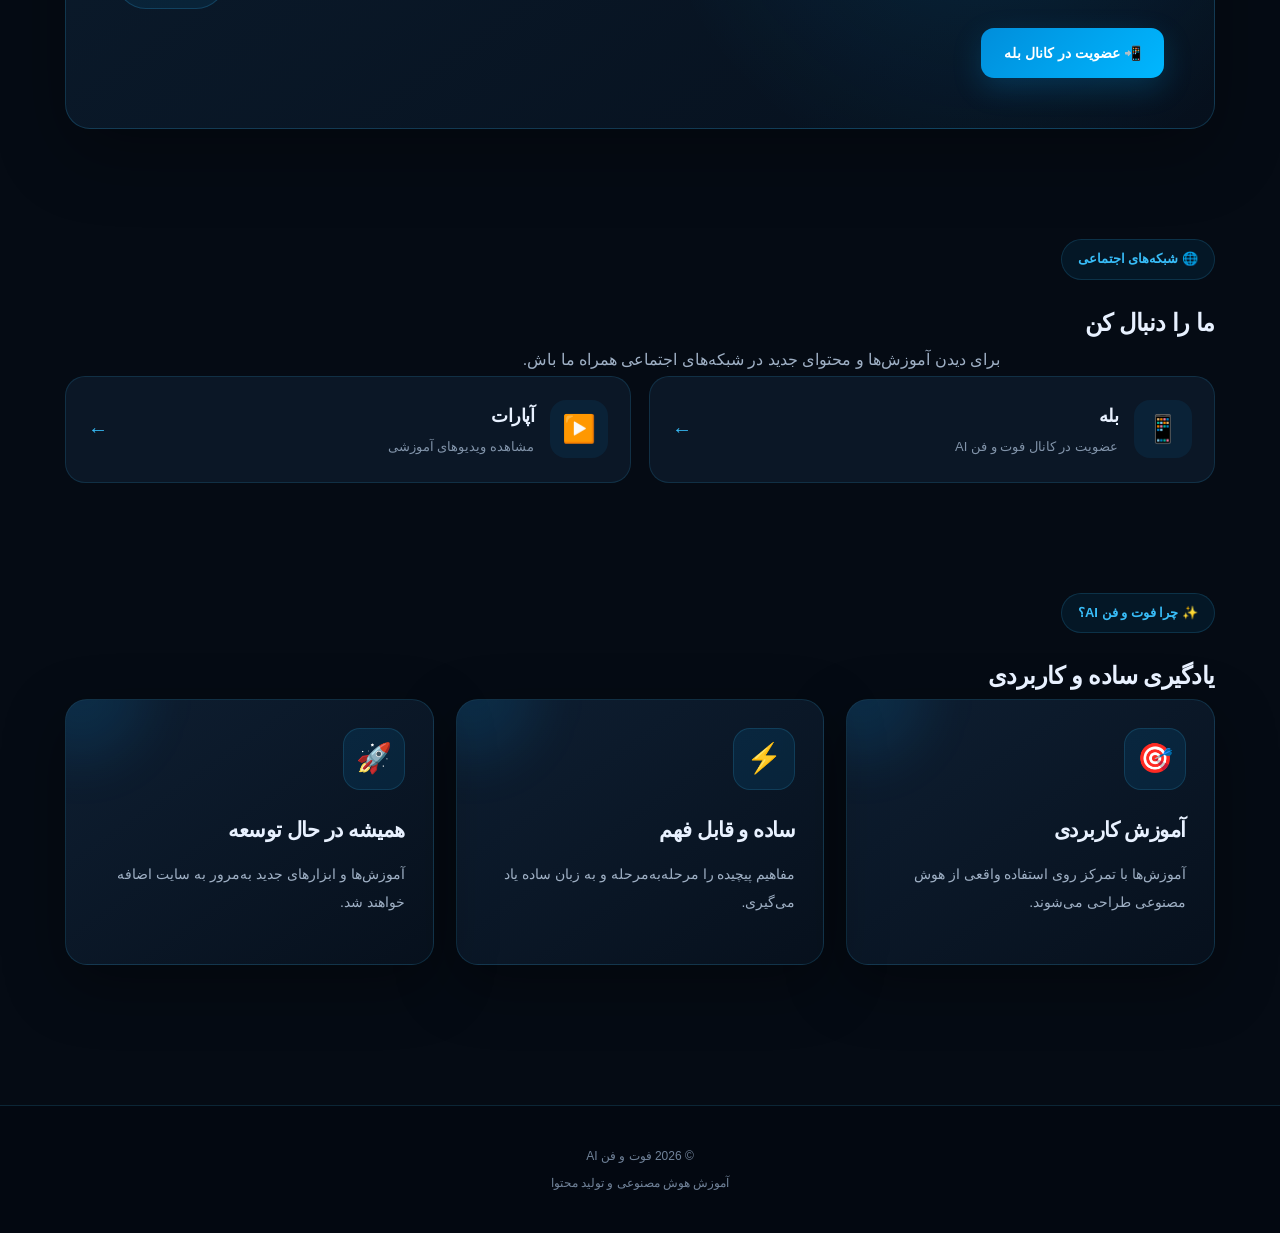
==== commit fb5b736f: "Update index.html" ====
--- a/index.html
+++ b/index.html
@@ -38,6 +38,36 @@
 <main>
 
 <!-- =========================
+     TOP BANNER
+========================= -->
+
+<section class="home-banner" aria-label="بنر اصلی فوت و فن AI">
+
+    <div class="home-banner-image">
+        <img src="back.jpg" alt="بنر فوت و فن AI">
+    </div>
+
+    <div class="home-banner-overlay"></div>
+
+    <div class="container home-banner-content">
+
+        <span class="home-banner-badge">✨ فوت و فن AI</span>
+
+        <h2>هوش مصنوعی را حرفه‌ای یاد بگیر</h2>
+
+        <p>آموزش، ابزار، پرامپت و ایده‌های کاربردی برای یادگیری و تولید محتوا</p>
+
+        <div class="home-banner-buttons">
+            <a href="lessons.html" class="btn primary">🚀 شروع یادگیری</a>
+            <a href="https://ble.ir/join/FV9bHmcMvc" target="_blank" rel="noopener noreferrer" class="btn secondary">📲 عضویت در کانال</a>
+        </div>
+
+    </div>
+
+</section>
+
+
+<!-- =========================
      HERO
 ========================= -->
 
@@ -562,4 +592,4 @@
 
 </body>
 
-</html>+</html>
--- a/css/style.css
+++ b/css/style.css
@@ -0,0 +1,2274 @@
+@import url('https://fonts.googleapis.com/css2?family=Vazirmatn:wght@400;500;600;700;800;900&display=swap');
+
+
+/* =====================================================
+   فوت و فن AI
+   Modern Persian Website CSS
+   ===================================================== */
+
+
+/* =========================
+   RESET
+   ========================= */
+
+* {
+    margin: 0;
+    padding: 0;
+    box-sizing: border-box;
+}
+
+html {
+    scroll-behavior: smooth;
+}
+
+body {
+    font-family: 'Vazirmatn', sans-serif;
+
+    background: #050b14;
+
+    color: #e8f1ff;
+
+    line-height: 1.9;
+
+    overflow-x: hidden;
+
+    -webkit-font-smoothing: antialiased;
+}
+
+a {
+    text-decoration: none;
+    color: inherit;
+}
+
+img {
+    max-width: 100%;
+    display: block;
+}
+
+button,
+input,
+textarea {
+    font-family: 'Vazirmatn', sans-serif;
+}
+
+h1,
+h2,
+h3,
+h4,
+h5,
+h6 {
+    font-family: 'Vazirmatn', sans-serif;
+
+    font-weight: 800;
+
+    letter-spacing: -0.5px;
+}
+
+
+/* =========================
+   VARIABLES
+   ========================= */
+
+:root {
+
+    --bg: #050b14;
+
+    --bg-light: #081321;
+
+    --card: #0b1726;
+
+    --card-hover: #0f2033;
+
+    --blue: #00aaff;
+
+    --blue-light: #38bdf8;
+
+    --blue-dark: #0077b6;
+
+    --text: #e8f1ff;
+
+    --muted: #9fb0c5;
+
+    --border: rgba(56, 189, 248, 0.16);
+
+    --border-hover: rgba(56, 189, 248, 0.45);
+
+    --shadow:
+        0 20px 60px rgba(0, 0, 0, 0.35);
+
+}
+
+
+/* =========================
+   CONTAINER
+   ========================= */
+
+.container {
+
+    width: min(1150px, 92%);
+
+    margin: 0 auto;
+
+}
+
+
+/* =========================
+   HEADER
+   ========================= */
+
+.header {
+
+    position: sticky;
+
+    top: 0;
+
+    z-index: 1000;
+
+    background:
+        rgba(5, 11, 20, 0.88);
+
+    backdrop-filter: blur(18px);
+
+    -webkit-backdrop-filter: blur(18px);
+
+    border-bottom:
+        1px solid var(--border);
+
+}
+
+
+.navbar {
+
+    min-height: 75px;
+
+    display: flex;
+
+    align-items: center;
+
+    justify-content: space-between;
+
+    gap: 30px;
+
+}
+
+
+/* =========================
+   LOGO
+   ========================= */
+
+.logo {
+
+    font-size: 24px;
+
+    font-weight: 900;
+
+    white-space: nowrap;
+
+    letter-spacing: -0.8px;
+
+}
+
+
+.logo span {
+
+    color: var(--blue);
+
+}
+
+
+/* =========================
+   NAVIGATION
+   ========================= */
+
+nav {
+
+    display: flex;
+
+    align-items: center;
+
+    gap: 6px;
+
+}
+
+
+nav a {
+
+    color: var(--muted);
+
+    padding: 8px 14px;
+
+    border-radius: 10px;
+
+    font-size: 14px;
+
+    font-weight: 600;
+
+    transition:
+        color 0.25s ease,
+        background 0.25s ease,
+        transform 0.25s ease;
+
+}
+
+
+nav a:hover {
+
+    color: white;
+
+    background:
+        rgba(0, 170, 255, 0.1);
+
+    transform:
+        translateY(-2px);
+
+}
+
+
+/* =========================
+   HERO
+   ========================= */
+
+.hero {
+
+    position: relative;
+
+    padding:
+        100px 0 80px;
+
+    text-align: center;
+
+    overflow: hidden;
+
+}
+
+
+.hero::before {
+
+    content: "";
+
+    position: absolute;
+
+    width: 450px;
+
+    height: 450px;
+
+    top: -200px;
+
+    right: 8%;
+
+    background:
+        rgba(0, 170, 255, 0.12);
+
+    filter:
+        blur(100px);
+
+    border-radius: 50%;
+
+    pointer-events: none;
+
+}
+
+
+.hero::after {
+
+    content: "";
+
+    position: absolute;
+
+    width: 350px;
+
+    height: 350px;
+
+    bottom: -220px;
+
+    left: 8%;
+
+    background:
+        rgba(56, 189, 248, 0.08);
+
+    filter:
+        blur(100px);
+
+    border-radius: 50%;
+
+    pointer-events: none;
+
+}
+
+
+/* =========================
+   SECTION TITLE
+   ========================= */
+
+.section-title {
+
+    position: relative;
+
+    z-index: 2;
+
+}
+
+
+.section-title span {
+
+    display: inline-block;
+
+    color: var(--blue-light);
+
+    background:
+        rgba(0, 170, 255, 0.08);
+
+    border:
+        1px solid var(--border);
+
+    padding:
+        7px 16px;
+
+    border-radius:
+        999px;
+
+    font-size: 13px;
+
+    font-weight: 600;
+
+    margin-bottom: 20px;
+
+}
+
+
+.section-title h1 {
+
+    font-size:
+        clamp(32px, 5vw, 56px);
+
+    line-height: 1.35;
+
+    margin-bottom: 18px;
+
+    font-weight: 900;
+
+}
+
+
+.section-title p {
+
+    max-width: 720px;
+
+    margin: 0 auto;
+
+    color: var(--muted);
+
+    font-size: 16px;
+
+    font-weight: 400;
+
+}
+
+
+/* =========================
+   COURSES
+   ========================= */
+
+.courses {
+
+    padding:
+        30px 0 90px;
+
+}
+
+
+.course-grid {
+
+    display: grid;
+
+    grid-template-columns:
+        repeat(3, minmax(0, 1fr));
+
+    gap: 22px;
+
+}
+
+
+/* =========================
+   COURSE CARD
+   ========================= */
+
+.course-card {
+
+    position: relative;
+
+    padding: 28px;
+
+    background:
+        linear-gradient(
+            145deg,
+            rgba(15, 32, 51, 0.95),
+            rgba(7, 17, 29, 0.95)
+        );
+
+    border:
+        1px solid var(--border);
+
+    border-radius: 22px;
+
+    box-shadow:
+        var(--shadow);
+
+    overflow: hidden;
+
+    transition:
+        transform 0.3s ease,
+        border-color 0.3s ease,
+        background 0.3s ease,
+        box-shadow 0.3s ease;
+
+}
+
+
+.course-card::before {
+
+    content: "";
+
+    position: absolute;
+
+    width: 130px;
+
+    height: 130px;
+
+    top: -70px;
+
+    left: -50px;
+
+    background:
+        rgba(0, 170, 255, 0.1);
+
+    border-radius: 50%;
+
+    filter:
+        blur(25px);
+
+}
+
+
+.course-card:hover {
+
+    transform:
+        translateY(-8px);
+
+    border-color:
+        var(--border-hover);
+
+    background:
+        var(--card-hover);
+
+    box-shadow:
+        0 25px 70px rgba(0, 0, 0, 0.45);
+
+}
+
+
+/* =========================
+   COURSE ICON
+   ========================= */
+
+.course-icon {
+
+    width: 62px;
+
+    height: 62px;
+
+    display: flex;
+
+    align-items: center;
+
+    justify-content: center;
+
+    font-size: 29px;
+
+    background:
+        rgba(0, 170, 255, 0.1);
+
+    border:
+        1px solid var(--border);
+
+    border-radius: 17px;
+
+    margin-bottom: 20px;
+
+}
+
+
+/* =========================
+   LEVEL
+   ========================= */
+
+.level {
+
+    display: inline-block;
+
+    color: var(--blue-light);
+
+    font-size: 12px;
+
+    font-weight: 600;
+
+    padding:
+        4px 10px;
+
+    border-radius:
+        999px;
+
+    background:
+        rgba(0, 170, 255, 0.08);
+
+    border:
+        1px solid var(--border);
+
+    margin-bottom: 12px;
+
+}
+
+
+/* =========================
+   CARD TEXT
+   ========================= */
+
+.course-card h3 {
+
+    font-size: 21px;
+
+    font-weight: 800;
+
+    margin-bottom: 10px;
+
+}
+
+
+.course-card p {
+
+    color: var(--muted);
+
+    font-size: 14px;
+
+    line-height: 2;
+
+    margin-bottom: 20px;
+
+}
+
+
+.course-card a {
+
+    color: var(--blue-light);
+
+    font-size: 14px;
+
+    font-weight: 700;
+
+    transition:
+        color 0.2s ease;
+
+}
+
+
+.course-card a:hover {
+
+    color: white;
+
+}
+
+
+/* =========================
+   ABOUT SECTION
+   ========================= */
+
+.about-section {
+
+    padding:
+        80px 0;
+
+}
+
+
+.about-box {
+
+    background:
+        linear-gradient(
+            145deg,
+            rgba(10, 25, 42, 0.95),
+            rgba(5, 14, 25, 0.95)
+        );
+
+    border:
+        1px solid var(--border);
+
+    border-radius:
+        25px;
+
+    padding:
+        clamp(25px, 5vw, 55px);
+
+    box-shadow:
+        var(--shadow);
+
+}
+
+
+.about-box h1 {
+
+    font-size:
+        clamp(30px, 4vw, 48px);
+
+    line-height: 1.5;
+
+    margin-bottom: 18px;
+
+}
+
+
+.about-box h2 {
+
+    font-size: 26px;
+
+    line-height: 1.6;
+
+    margin-bottom: 18px;
+
+}
+
+
+.about-box p {
+
+    color: var(--muted);
+
+    font-size: 16px;
+
+    line-height: 2.1;
+
+}
+
+
+/* =========================
+   BADGE
+   ========================= */
+
+.badge {
+
+    display: inline-block;
+
+    color: var(--blue-light);
+
+    background:
+        rgba(0, 170, 255, 0.08);
+
+    border:
+        1px solid var(--border);
+
+    border-radius:
+        999px;
+
+    padding:
+        7px 15px;
+
+    margin-bottom: 20px;
+
+    font-size: 13px;
+
+    font-weight: 600;
+
+}
+
+
+/* =========================
+   LESSON LIST
+   ========================= */
+
+.lesson-list {
+
+    list-style: none;
+
+    padding: 0;
+
+    margin:
+        20px 0;
+
+}
+
+
+.lesson-list li {
+
+    color: #cbd8e8;
+
+    padding:
+        13px 16px;
+
+    margin-bottom: 10px;
+
+    background:
+        rgba(0, 170, 255, 0.045);
+
+    border:
+        1px solid var(--border);
+
+    border-radius:
+        12px;
+
+    font-size: 14px;
+
+    transition:
+        transform 0.2s ease,
+        background 0.2s ease;
+
+}
+
+
+.lesson-list li:hover {
+
+    transform:
+        translateX(-4px);
+
+    background:
+        rgba(0, 170, 255, 0.09);
+
+}
+
+
+/* =========================
+   PROMPT BOX
+   ========================= */
+
+.prompt-example {
+
+    margin:
+        22px 0;
+
+    padding:
+        22px;
+
+    background:
+        #06111e;
+
+    border:
+        1px solid var(--border);
+
+    border-right:
+        4px solid var(--blue);
+
+    border-radius:
+        15px;
+
+    color:
+        #dcecff;
+
+    font-size:
+        15px;
+
+    line-height:
+        2.3;
+
+    box-shadow:
+        inset 0 0 30px
+        rgba(0, 170, 255, 0.025);
+
+}
+
+
+/* =========================
+   FORMULA BOX
+   ========================= */
+
+.formula-box {
+
+    margin:
+        25px 0;
+
+    padding:
+        25px;
+
+    text-align:
+        center;
+
+    border-radius:
+        17px;
+
+    background:
+        rgba(0, 170, 255, 0.07);
+
+    border:
+        1px solid
+        rgba(0, 170, 255, 0.25);
+
+    color:
+        var(--blue-light);
+
+    font-size:
+        19px;
+
+    font-weight:
+        800;
+
+}
+
+
+/* =========================
+   BUTTON
+   ========================= */
+
+.btn {
+
+    display:
+        inline-flex;
+
+    align-items:
+        center;
+
+    justify-content:
+        center;
+
+    padding:
+        12px 23px;
+
+    border-radius:
+        13px;
+
+    font-size:
+        14px;
+
+    font-weight:
+        800;
+
+    transition:
+        transform 0.25s ease,
+        box-shadow 0.25s ease,
+        background 0.25s ease;
+
+}
+
+
+.btn:hover {
+
+    transform:
+        translateY(-3px);
+
+}
+
+
+.btn.primary {
+
+    color:
+        white;
+
+    background:
+        linear-gradient(
+            135deg,
+            #008edb,
+            #00b7ff
+        );
+
+    box-shadow:
+        0 10px 30px
+        rgba(0, 170, 255, 0.2);
+
+}
+
+
+.btn.primary:hover {
+
+    box-shadow:
+        0 15px 35px
+        rgba(0, 170, 255, 0.32);
+
+}
+
+
+/* =========================
+   FOOTER
+   ========================= */
+
+footer {
+
+    margin-top:
+        50px;
+
+    padding:
+        35px 0;
+
+    text-align:
+        center;
+
+    background:
+        #030811;
+
+    border-top:
+        1px solid var(--border);
+
+}
+
+
+footer p {
+
+    color:
+        #71839a;
+
+    font-size:
+        12px;
+
+    margin:
+        4px 0;
+
+}
+
+
+/* =========================
+   ANIMATION
+   ========================= */
+
+@keyframes fadeUp {
+
+    from {
+
+        opacity: 0;
+
+        transform:
+            translateY(18px);
+
+    }
+
+    to {
+
+        opacity: 1;
+
+        transform:
+            translateY(0);
+
+    }
+
+}
+
+
+.hero {
+
+    animation:
+        fadeUp 0.7s ease both;
+
+}
+
+
+.course-card {
+
+    animation:
+        fadeUp 0.7s ease both;
+
+}
+
+
+.about-box {
+
+    animation:
+        fadeUp 0.7s ease both;
+
+}
+
+
+/* =========================
+   TABLET
+   ========================= */
+
+@media (max-width: 900px) {
+
+    .course-grid {
+
+        grid-template-columns:
+            repeat(2, minmax(0, 1fr));
+
+    }
+
+    .navbar {
+
+        gap: 15px;
+
+    }
+
+    nav {
+
+        gap: 3px;
+
+    }
+
+    nav a {
+
+        padding:
+            7px 9px;
+
+        font-size:
+            13px;
+
+    }
+
+}
+
+
+/* =========================
+   MOBILE
+   ========================= */
+
+@media (max-width: 650px) {
+
+    .navbar {
+
+        min-height:
+            auto;
+
+        padding:
+            15px 0;
+
+        flex-direction:
+            column;
+
+        align-items:
+            stretch;
+
+    }
+
+
+    .logo {
+
+        text-align:
+            center;
+
+        font-size:
+            22px;
+
+    }
+
+
+    nav {
+
+        justify-content:
+            center;
+
+        flex-wrap:
+            wrap;
+
+        gap:
+            4px;
+
+    }
+
+
+    nav a {
+
+        font-size:
+            12px;
+
+        padding:
+            6px 9px;
+
+    }
+
+
+    .hero {
+
+        padding:
+            65px 0 50px;
+
+    }
+
+
+    .section-title h1 {
+
+        font-size:
+            34px;
+
+    }
+
+
+    .section-title p {
+
+        font-size:
+            14px;
+
+    }
+
+
+    .courses {
+
+        padding-bottom:
+            55px;
+
+    }
+
+
+    .course-grid {
+
+        grid-template-columns:
+            1fr;
+
+    }
+
+
+    .course-card {
+
+        padding:
+            23px;
+
+    }
+
+
+    .course-card h3 {
+
+        font-size:
+            20px;
+
+    }
+
+
+    .about-section {
+
+        padding:
+            50px 0;
+
+    }
+
+
+    .about-box {
+
+        padding:
+            24px;
+
+    }
+
+
+    .about-box h2 {
+
+        font-size:
+            22px;
+
+    }
+
+
+    .about-box p {
+
+        font-size:
+            14px;
+
+    }
+
+
+    .prompt-example {
+
+        font-size:
+            13px;
+
+        padding:
+            17px;
+
+        line-height:
+            2.1;
+
+    }
+
+
+    .formula-box {
+
+        font-size:
+            16px;
+
+        padding:
+            18px;
+
+    }
+
+
+    .btn {
+
+        width:
+            100%;
+
+    }
+
+}
+
+
+/* =========================
+   SMALL MOBILE
+   ========================= */
+
+@media (max-width: 400px) {
+
+    .container {
+
+        width:
+            94%;
+
+    }
+
+
+    .section-title h1 {
+
+        font-size:
+            29px;
+
+    }
+
+
+    nav a {
+
+        font-size:
+            11px;
+
+        padding:
+            5px 7px;
+
+    }
+
+
+    .course-card h3 {
+
+        font-size:
+            19px;
+
+    }
+
+}
+/* =====================================================
+   HOMEPAGE ADDITIONS
+   ===================================================== */
+
+
+/* =========================
+   HERO BUTTONS
+========================= */
+
+.hero-buttons {
+
+    display: flex;
+
+    justify-content: center;
+
+    gap: 12px;
+
+    flex-wrap: wrap;
+
+    margin-top: 28px;
+
+}
+
+
+.btn.secondary {
+
+    color: #dff5ff;
+
+    background:
+        rgba(0, 170, 255, 0.08);
+
+    border:
+        1px solid
+        rgba(56, 189, 248, 0.25);
+
+}
+
+
+.btn.secondary:hover {
+
+    background:
+        rgba(0, 170, 255, 0.14);
+
+}
+
+
+/* =========================
+   SEARCH
+========================= */
+
+.search-section {
+
+    padding:
+        10px 0 60px;
+
+}
+
+
+.search-title {
+
+    text-align: center;
+
+    margin-bottom: 22px;
+
+}
+
+
+.search-title span {
+
+    display: inline-block;
+
+    color: #38bdf8;
+
+    font-size: 14px;
+
+    margin-bottom: 8px;
+
+}
+
+
+.search-title h2 {
+
+    font-size:
+        clamp(25px, 4vw, 36px);
+
+}
+
+
+.search-box {
+
+    position: relative;
+
+    max-width: 850px;
+
+    margin: 0 auto;
+
+}
+
+
+.search-box input {
+
+    width: 100%;
+
+    padding:
+        18px 58px 18px 20px;
+
+    border-radius: 17px;
+
+    border:
+        1px solid
+        rgba(56, 189, 248, 0.22);
+
+    outline: none;
+
+    background:
+        #081321;
+
+    color:
+        #e8f1ff;
+
+    font-size: 15px;
+
+    box-shadow:
+        0 15px 45px
+        rgba(0, 0, 0, 0.2);
+
+    transition:
+        border-color 0.25s ease,
+        box-shadow 0.25s ease;
+
+}
+
+
+.search-box input::placeholder {
+
+    color:
+        #71839a;
+
+}
+
+
+.search-box input:focus {
+
+    border-color:
+        rgba(56, 189, 248, 0.55);
+
+    box-shadow:
+        0 15px 50px
+        rgba(0, 170, 255, 0.08);
+
+}
+
+
+.search-icon {
+
+    position: absolute;
+
+    right: 20px;
+
+    top: 50%;
+
+    transform:
+        translateY(-50%);
+
+    font-size: 21px;
+
+    pointer-events: none;
+
+}
+
+
+.search-message {
+
+    max-width: 850px;
+
+    margin:
+        10px auto 0;
+
+    color:
+        #71839a;
+
+    font-size: 13px;
+
+}
+
+
+.no-results {
+
+    text-align: center;
+
+    color:
+        #9fb0c5;
+
+    padding:
+        35px 0;
+
+    font-size: 15px;
+
+}
+
+
+.more-lessons {
+
+    text-align: center;
+
+    margin-top: 30px;
+
+}
+
+
+/* =========================
+   CHANNEL
+========================= */
+
+.channel-section {
+
+    padding:
+        40px 0 80px;
+
+}
+
+
+.channel-box {
+
+    display: flex;
+
+    align-items: center;
+
+    justify-content: space-between;
+
+    gap: 30px;
+
+    padding:
+        clamp(25px, 5vw, 50px);
+
+    border-radius: 25px;
+
+    border:
+        1px solid
+        rgba(56, 189, 248, 0.2);
+
+    background:
+        radial-gradient(
+            circle at 80% 20%,
+            rgba(0, 170, 255, 0.13),
+            transparent 35%
+        ),
+        linear-gradient(
+            145deg,
+            #0b1b2c,
+            #06101d
+        );
+
+    box-shadow:
+        0 25px 70px
+        rgba(0, 0, 0, 0.3);
+
+}
+
+
+.channel-content {
+
+    max-width: 720px;
+
+}
+
+
+.channel-content h2 {
+
+    font-size:
+        clamp(25px, 4vw, 38px);
+
+    margin-bottom: 12px;
+
+}
+
+
+.channel-content p {
+
+    color:
+        #9fb0c5;
+
+    margin-bottom: 22px;
+
+}
+
+
+.channel-icon {
+
+    width: 110px;
+
+    height: 110px;
+
+    flex-shrink: 0;
+
+    display: flex;
+
+    align-items: center;
+
+    justify-content: center;
+
+    border-radius: 30px;
+
+    font-size: 48px;
+
+    background:
+        rgba(0, 170, 255, 0.08);
+
+    border:
+        1px solid
+        rgba(56, 189, 248, 0.2);
+
+}
+
+
+/* =========================
+   SOCIAL NETWORKS
+========================= */
+
+.social-section {
+
+    padding:
+        30px 0 80px;
+
+}
+
+
+.social-grid {
+
+    display: grid;
+
+    grid-template-columns:
+        repeat(2, minmax(0, 1fr));
+
+    gap: 18px;
+
+}
+
+
+.social-card {
+
+    display: flex;
+
+    align-items: center;
+
+    gap: 16px;
+
+    padding: 22px;
+
+    border-radius: 20px;
+
+    background:
+        #0b1726;
+
+    border:
+        1px solid
+        rgba(56, 189, 248, 0.15);
+
+    transition:
+        transform 0.25s ease,
+        border-color 0.25s ease,
+        background 0.25s ease;
+
+}
+
+
+.social-card:hover {
+
+    transform:
+        translateY(-5px);
+
+    border-color:
+        rgba(56, 189, 248, 0.4);
+
+    background:
+        #0f2033;
+
+}
+
+
+.social-icon {
+
+    width: 58px;
+
+    height: 58px;
+
+    flex-shrink: 0;
+
+    display: flex;
+
+    align-items: center;
+
+    justify-content: center;
+
+    border-radius: 16px;
+
+    background:
+        rgba(0, 170, 255, 0.08);
+
+    font-size: 27px;
+
+}
+
+
+.social-info h3 {
+
+    font-size: 18px;
+
+    margin-bottom: 2px;
+
+}
+
+
+.social-info p {
+
+    color:
+        #8193a9;
+
+    font-size: 13px;
+
+}
+
+
+.social-arrow {
+
+    margin-right: auto;
+
+    color:
+        #38bdf8;
+
+    font-size: 20px;
+
+}
+
+
+/* =========================
+   MOBILE
+========================= */
+
+@media (max-width: 650px) {
+
+    .hero-buttons .btn {
+
+        width: auto;
+
+    }
+
+
+    .channel-box {
+
+        flex-direction:
+            column-reverse;
+
+        text-align:
+            center;
+
+    }
+
+
+    .channel-icon {
+
+        width: 85px;
+
+        height: 85px;
+
+        border-radius: 23px;
+
+        font-size: 38px;
+
+    }
+
+
+    .social-grid {
+
+        grid-template-columns:
+            1fr;
+
+    }
+
+
+    .social-card {
+
+        padding: 18px;
+
+    }
+
+
+    .search-box input {
+
+        font-size: 13px;
+
+        padding-top: 15px;
+
+        padding-bottom: 15px;
+
+    }
+
+}
+/* =====================================================
+   LESSONS PAGE
+   ===================================================== */
+
+
+/* =========================
+   LESSONS HERO
+========================= */
+
+.lessons-hero {
+
+    padding-bottom:
+        55px;
+
+}
+
+
+/* =========================
+   SEARCH
+========================= */
+
+.lessons-search {
+
+    padding:
+        10px 0 30px;
+
+}
+
+
+/* =========================
+   CATEGORIES
+========================= */
+
+.categories {
+
+    padding:
+        0 0 30px;
+
+}
+
+
+.category-buttons {
+
+    display: flex;
+
+    justify-content: center;
+
+    align-items: center;
+
+    gap: 10px;
+
+    flex-wrap: wrap;
+
+}
+
+
+.category-btn {
+
+    border:
+        1px solid
+        rgba(56, 189, 248, 0.18);
+
+    background:
+        rgba(0, 170, 255, 0.05);
+
+    color:
+        #9fb0c5;
+
+    padding:
+        10px 17px;
+
+    border-radius:
+        999px;
+
+    cursor: pointer;
+
+    font-family:
+        'Vazirmatn',
+        sans-serif;
+
+    font-size:
+        13px;
+
+    font-weight:
+        600;
+
+    transition:
+        all 0.25s ease;
+
+}
+
+
+.category-btn:hover {
+
+    color:
+        white;
+
+    border-color:
+        rgba(56, 189, 248, 0.4);
+
+    background:
+        rgba(0, 170, 255, 0.1);
+
+}
+
+
+.category-btn.active {
+
+    color:
+        white;
+
+    background:
+        linear-gradient(
+            135deg,
+            #008edb,
+            #00b7ff
+        );
+
+    border-color:
+        transparent;
+
+    box-shadow:
+        0 8px 25px
+        rgba(0, 170, 255, 0.2);
+
+}
+
+
+/* =========================
+   LESSON META
+========================= */
+
+.lesson-meta {
+
+    display:
+        inline-block;
+
+    color:
+        #7f95ad;
+
+    font-size:
+        12px;
+
+    margin-bottom:
+        15px;
+
+    padding:
+        5px 10px;
+
+    border-radius:
+        8px;
+
+    background:
+        rgba(255, 255, 255, 0.025);
+
+}
+
+
+/* =========================
+   LESSON CARD
+========================= */
+
+.lesson-card {
+
+    min-height:
+        360px;
+
+    display:
+        flex;
+
+    flex-direction:
+        column;
+
+}
+
+
+.lesson-card a {
+
+    margin-top:
+        auto;
+
+}
+
+
+/* =========================
+   LESSON PAGE
+========================= */
+
+.lessons-page {
+
+    padding-top:
+        25px;
+
+}
+
+
+/* =========================
+   NO RESULTS
+========================= */
+
+#lessonsNoResults {
+
+    padding:
+        60px 20px;
+
+}
+
+
+/* =========================
+   MOBILE
+========================= */
+
+@media (max-width: 650px) {
+
+
+    .category-buttons {
+
+        justify-content:
+            flex-start;
+
+        overflow-x:
+            auto;
+
+        flex-wrap:
+            nowrap;
+
+        padding-bottom:
+            8px;
+
+    }
+
+
+    .category-btn {
+
+        flex-shrink:
+            0;
+
+        font-size:
+            12px;
+
+    }
+
+
+    .lesson-card {
+
+        min-height:
+            auto;
+
+    }
+
+}
+/* =====================================================
+   PROMPT LIBRARY
+   ===================================================== */
+
+.prompt-search {
+
+    padding: 10px 0 25px;
+
+}
+
+
+.prompt-categories {
+
+    padding-bottom: 30px;
+
+}
+
+
+.prompt-section {
+
+    padding: 20px 0 80px;
+
+}
+
+
+.prompt-grid {
+
+    display: grid;
+
+    grid-template-columns:
+        repeat(2, minmax(0, 1fr));
+
+    gap: 22px;
+
+}
+
+
+.prompt-card {
+
+    padding: 25px;
+
+    background:
+        linear-gradient(
+            145deg,
+            #0b1726,
+            #07111d
+        );
+
+    border:
+        1px solid
+        rgba(56, 189, 248, 0.16);
+
+    border-radius: 22px;
+
+    transition:
+        transform 0.25s ease,
+        border-color 0.25s ease,
+        box-shadow 0.25s ease;
+
+}
+
+
+.prompt-card:hover {
+
+    transform:
+        translateY(-6px);
+
+    border-color:
+        rgba(56, 189, 248, 0.4);
+
+    box-shadow:
+        0 20px 60px
+        rgba(0, 0, 0, 0.3);
+
+}
+
+
+.prompt-card-header {
+
+    display: flex;
+
+    align-items: center;
+
+    justify-content: space-between;
+
+    gap: 12px;
+
+    margin-bottom: 18px;
+
+}
+
+
+.prompt-icon {
+
+    width: 55px;
+
+    height: 55px;
+
+    display: flex;
+
+    align-items: center;
+
+    justify-content: center;
+
+    border-radius: 15px;
+
+    background:
+        rgba(0, 170, 255, 0.08);
+
+    border:
+        1px solid
+        rgba(56, 189, 248, 0.15);
+
+    font-size: 25px;
+
+}
+
+
+.prompt-card h3 {
+
+    font-size: 21px;
+
+    margin-bottom: 8px;
+
+}
+
+
+.prompt-card > p {
+
+    color:
+        #8193a9;
+
+    font-size:
+        13px;
+
+    margin-bottom:
+        18px;
+
+}
+
+
+.prompt-text {
+
+    background:
+        #050d17;
+
+    border:
+        1px solid
+        rgba(56, 189, 248, 0.12);
+
+    border-right:
+        3px solid
+        #00aaff;
+
+    border-radius:
+        14px;
+
+    padding:
+        18px;
+
+    color:
+        #d5e4f5;
+
+    font-size:
+        13px;
+
+    line-height:
+        2.2;
+
+    white-space:
+        pre-line;
+
+    margin-bottom:
+        16px;
+
+}
+
+
+.copy-prompt {
+
+    width:
+        100%;
+
+    border:
+        none;
+
+    border-radius:
+        12px;
+
+    padding:
+        11px;
+
+    background:
+        rgba(0, 170, 255, 0.09);
+
+    border:
+        1px solid
+        rgba(56, 189, 248, 0.18);
+
+    color:
+        #38bdf8;
+
+    cursor:
+        pointer;
+
+    font-family:
+        'Vazirmatn',
+        sans-serif;
+
+    font-size:
+        13px;
+
+    font-weight:
+        700;
+
+    transition:
+        background 0.25s ease,
+        transform 0.25s ease;
+
+}
+
+
+.copy-prompt:hover {
+
+    background:
+        rgba(0, 170, 255, 0.17);
+
+    transform:
+        translateY(-2px);
+
+}
+
+
+@media (max-width: 700px) {
+
+    .prompt-grid {
+
+        grid-template-columns:
+            1fr;
+
+    }
+
+    .prompt-card {
+
+        padding:
+            20px;
+
+    }
+
+}
+/* =====================================================
+   TALENT TEST
+   ===================================================== */
+
+.talent-section { padding: 20px 0 50px; }
+.talent-card {
+    max-width: 850px;
+    margin: auto;
+    padding: 35px;
+    background: linear-gradient(145deg, #0b1726, #07111d);
+    border: 1px solid rgba(56, 189, 248, 0.16);
+    border-radius: 25px;
+    box-shadow: 0 25px 70px rgba(0,0,0,.25);
+}
+.talent-progress { margin-bottom: 35px; }
+.progress-info { display:flex; justify-content:space-between; color:#8193a9; font-size:13px; margin-bottom:10px; }
+.progress-bar { height:8px; background:rgba(255,255,255,.06); border-radius:999px; overflow:hidden; }
+.progress-fill { width:0; height:100%; background:linear-gradient(90deg,#008edb,#38bdf8); border-radius:999px; transition:width .35s ease; }
+.question-icon { width:75px; height:75px; margin:0 auto 20px; display:flex; align-items:center; justify-content:center; border-radius:22px; background:rgba(0,170,255,.08); border:1px solid rgba(56,189,248,.18); font-size:35px; }
+#questionText { text-align:center; font-size:22px; line-height:1.8; margin-bottom:30px; }
+.answers { display:grid; grid-template-columns:repeat(2,1fr); gap:14px; }
+.talent-answer { min-height:70px; padding:15px 20px; border:1px solid rgba(56,189,248,.14); background:rgba(0,170,255,.04); color:#dceafa; border-radius:15px; cursor:pointer; font:600 14px 'Vazirmatn',sans-serif; transition:all .25s ease; }
+.talent-answer:hover { transform:translateY(-3px); background:rgba(0,170,255,.1); border-color:rgba(56,189,248,.4); }
+.talent-result { text-align:center; }
+.result-icon { font-size:55px; margin-bottom:15px; }
+.talent-result h2 { font-size:27px; margin-bottom:10px; }
+#resultIntro { color:#8193a9; margin-bottom:25px; }
+.result-list { text-align:right; display:grid; gap:15px; margin-bottom:30px; }
+.result-item { padding:20px; background:rgba(255,255,255,.025); border:1px solid rgba(56,189,248,.12); border-radius:16px; }
+.result-item-top { display:flex; align-items:center; justify-content:space-between; gap:10px; margin-bottom:10px; }
+.result-title { font-weight:700; }
+.result-score { color:#38bdf8; font-weight:700; }
+.result-progress { height:7px; background:rgba(255,255,255,.06); border-radius:999px; overflow:hidden; margin-bottom:12px; }
+.result-progress div { height:100%; background:linear-gradient(90deg,#008edb,#38bdf8); border-radius:999px; }
+.result-item p { color:#8193a9; font-size:13px; line-height:2; margin:0; }
+.talent-note { max-width:850px; margin:20px auto 0; padding:16px 20px; background:rgba(255,255,255,.025); border-radius:14px; color:#8193a9; font-size:12px; line-height:2; }
+@media (max-width:650px) {
+    .talent-card { padding:22px 16px; }
+    #questionText { font-size:18px; }
+    .answers { grid-template-columns:1fr; }
+    .talent-answer { min-height:60px; }
+}
